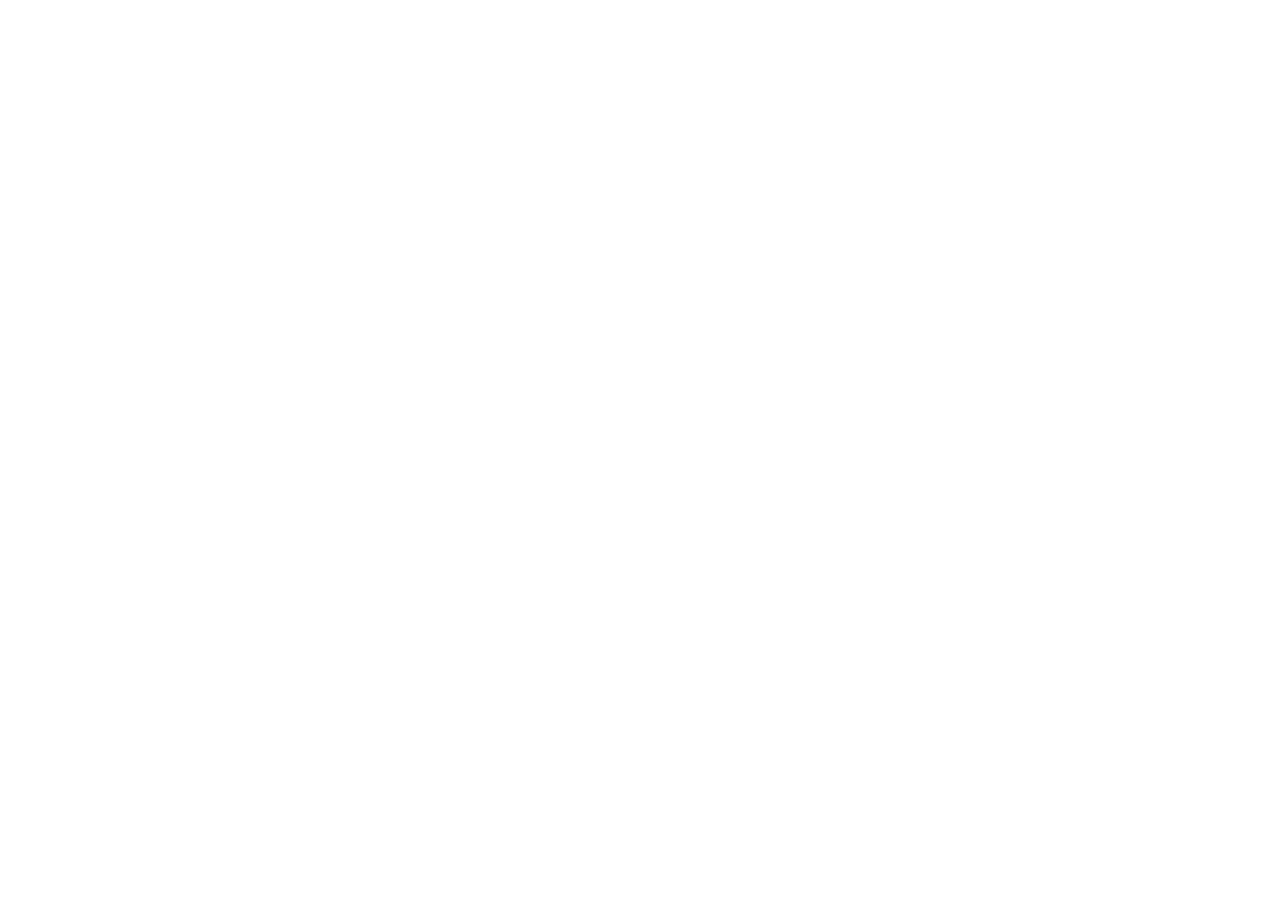
==== index.html @ 25607a19 "Add files via upload" ====
<!doctype html>
<html lang="nl">
	
<head>
	<meta charset="UTF-8">
	<meta name="author" content="jouw naam">
	<meta name="viewport" content="width=device-width, initial-scale=1">
	
	<title>Naam van je site en/of pagina</title>
	
	<link href="styles/style.css" rel="stylesheet">
</head>

<body>

	<script src="scripts/script.js"></script>
</body>
	
</html>
---- styles/style.css ----
/* CSS Document */
*, *::after, *::before {
  box-sizing:border-box;  
}
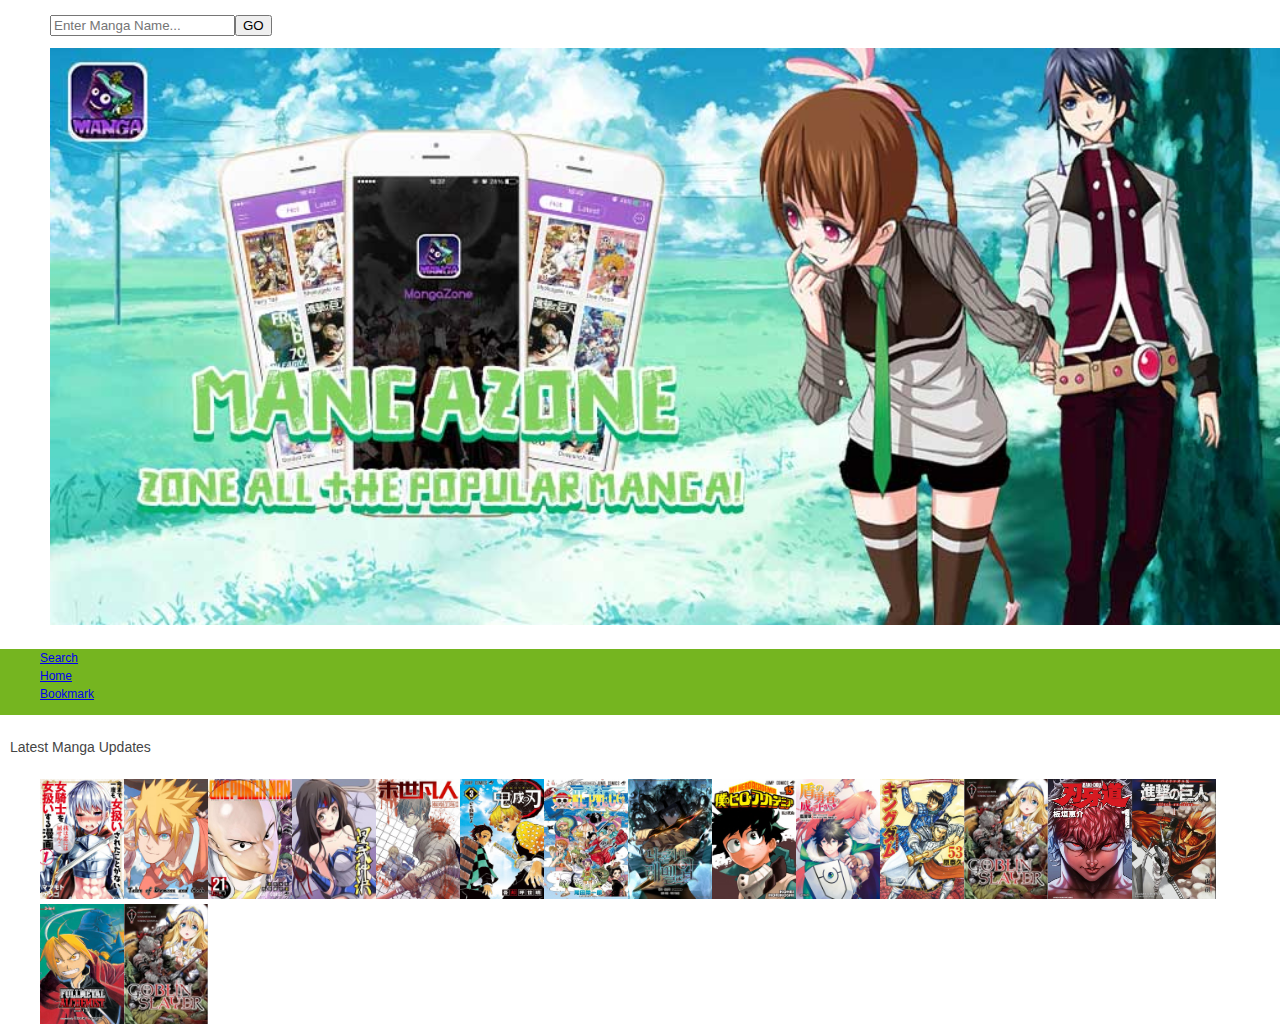
==== commit d7669103: "Add files via upload" ====
--- a/index.html
+++ b/index.html
@@ -1,19 +1,61 @@
-<!doctype html>
-<html lang="nl">
-	
-<head>
-	<meta charset="UTF-8">
-	<meta name="author" content="jouw naam">
-	<meta name="viewport" content="width=device-width, initial-scale=1">
-	
-	<title>Naam van je site en/of pagina</title>
-	
-	<link href="styles/style.css" rel="stylesheet">
-</head>
-
-<body>
-
-	<script src="scripts/script.js"></script>
-</body>
-	
-</html>
+<!doctype html>
+<html lang="nl">
+	
+<head>
+	<meta charset="UTF-8">
+	<meta name="author" content="jouw naam">
+	<meta name="viewport" content="width=device-width, initial-scale=1">
+	
+	<title>Mangafox Replica</title>
+	
+	<script src="scripts/script.js"></script>
+	<link href="css/styles.css" rel="stylesheet">
+</head>
+
+<body>
+
+<section class="top-search">
+ <a href="img/new-button.png" style="height: 30px;float: left;margin-left: 10px;"></a>
+ <section class="top-search-content" style="margin-left: 50px; */">
+ <input type="text" name="k" placeholder="Enter Manga Name..." class="search-text"><input type="submit" value="GO" class="search-icon">
+</section>
+
+<section class="top-banner">
+ <section class="flexslider">
+  <ul class="slides">
+   <li><img src="img/banner-mobile.jpg"></li>
+  </ul>
+ </section>
+</section>
+
+<nav class="menu">
+ <ul>
+  <li><a href="/search"></i>Search</a></li>
+  <li><a class="select" href="/">Home</a></li>
+  <li><a href="/bookmark">Bookmark </a></li>
+ </ul>
+</nav>
+<p id="title">Latest Manga Updates</p>
+<section class="container">
+<ul>
+ <li><img src="img/cover1.jpg"></li>
+ <li><img src="img/cover2.jpg"></li>
+ <li><img src="img/cover3.jpg"></li>
+ <li><img src="img/cover4.jpg"></li>
+ <li><img src="img/cover5.jpg"></li>
+ <li><img src="img/cover6.jpg"></li>
+ <li><img src="img/cover7.jpg"></li>
+ <li><img src="img/cover8.jpg"></li>
+ <li><img src="img/cover9.jpg"></li>
+ <li><img src="img/cover10.jpg"></li>
+ <li><img src="img/cover11.jpg"></li>
+ <li><img src="img/cover12.jpg"></li>
+ <li><img src="img/cover13.jpg"></li>
+ <li><img src="img/cover14.jpg"></li>
+ <li><img src="img/cover15.jpg"></li>
+ <li><img src="img/cover12.jpg"></li>
+</ul>
+</section>
+
+</body>	
+</html>--- a/css/styles.css
+++ b/css/styles.css
@@ -0,0 +1,60 @@
+body {
+	font-family: open sans,Verdana,sans-serif;
+    font-size: 12px;
+    line-height: 150%;
+    width: 100%;
+	margin: 0;
+}
+
+.top-search {
+    position: absolute;
+    left: 0;
+    top: 15px;
+    height: 30px;
+    width: 100%;
+}
+
+.flexslider {
+	overflow: hidden;
+}
+
+.top-banner {
+	left:0;
+}
+
+.menu {
+    height: 66px;
+    background: #75b520;
+}
+
+.flexslider .slides img {
+    width: 100%;
+    display: block;
+    left: 0;
+    top: 0;	
+}
+
+#title {
+    height: 36px;
+    line-height: 36px;
+    padding: 0 10px;
+    color: #454545;
+    font-size: 14px;
+}
+
+.container ul {
+	display:flex;
+	flex-direction: row;
+	flex-wrap: wrap;
+	margin: 0;
+	justify-content: flex-start;
+}
+
+ul li {
+	list-style:none;
+}
+
+.container ul li img {
+	width: 7em;
+	height: 10em;
+}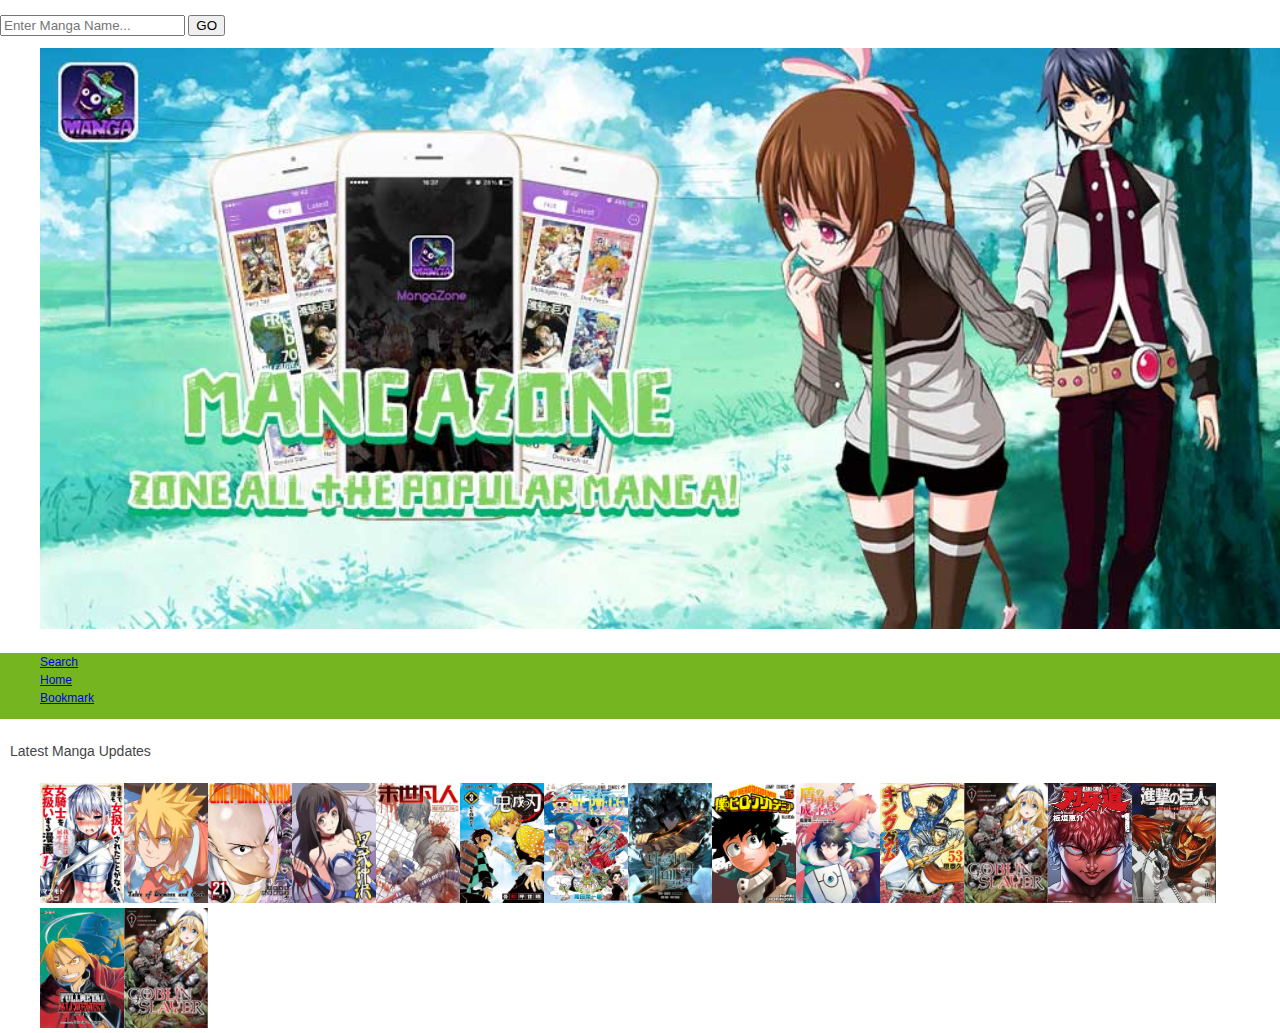
==== commit 0a5d383b: "Add files via upload" ====
--- a/index.html
+++ b/index.html
@@ -15,9 +15,9 @@
 <body>
 
 <section class="top-search">
- <a href="img/new-button.png" style="height: 30px;float: left;margin-left: 10px;"></a>
- <section class="top-search-content" style="margin-left: 50px; */">
- <input type="text" name="k" placeholder="Enter Manga Name..." class="search-text"><input type="submit" value="GO" class="search-icon">
+ <a href="img/new-button.png"></a>
+ <section class="top-search-content">
+ <input type="text" name="k" placeholder="Enter Manga Name..." class="search-text"> <input type="submit" value="GO" class="search-icon">
 </section>
 
 <section class="top-banner">
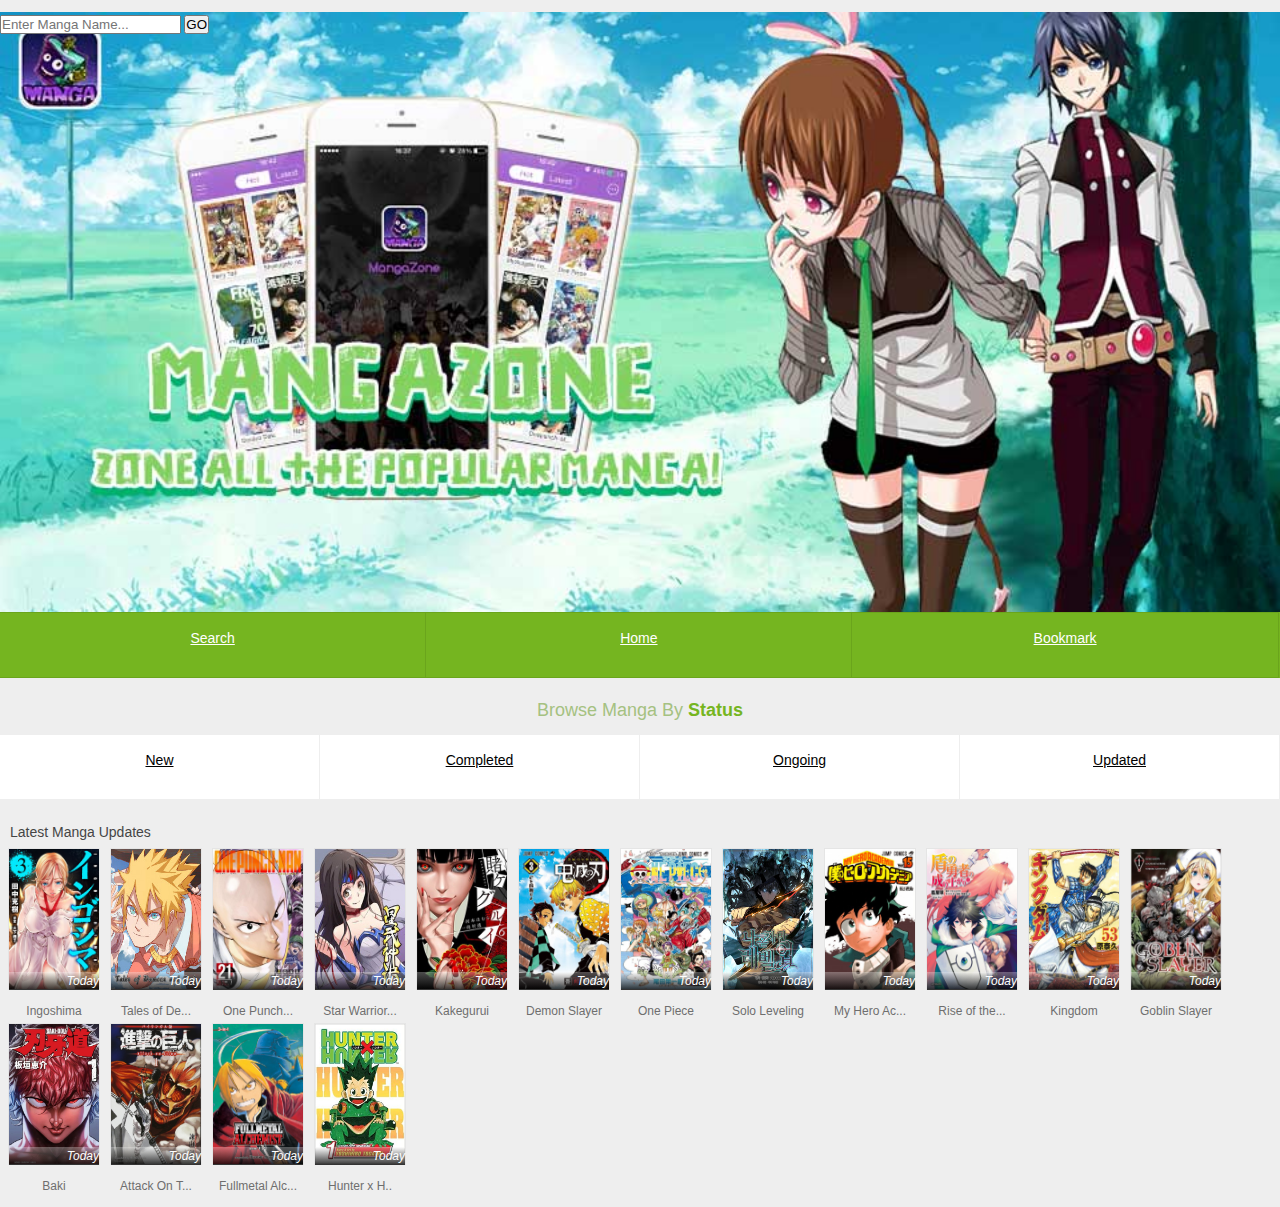
==== commit 30054eb2: "Add files via upload" ====
--- a/index.html
+++ b/index.html
@@ -13,11 +13,12 @@
 </head>
 
 <body>
-
+    
 <section class="top-search">
  <a href="img/new-button.png"></a>
  <section class="top-search-content">
  <input type="text" name="k" placeholder="Enter Manga Name..." class="search-text"> <input type="submit" value="GO" class="search-icon">
+ </section>
 </section>
 
 <section class="top-banner">
@@ -30,32 +31,173 @@
 
 <nav class="menu">
  <ul>
-  <li><a href="/search"></i>Search</a></li>
+  <li><a href="/search"> Search</a></li>
   <li><a class="select" href="/">Home</a></li>
-  <li><a href="/bookmark">Bookmark </a></li>
+  <li><a href="login.html">Bookmark </a></li>
  </ul>
 </nav>
+    
+<p id="title-status">Browse Manga By <span>Status</span></p> 
+    
+<section class="status-container">
+ <ul>
+  <li><a href="/search">New</a></li>
+  <li><a class="select" href="/">Completed</a></li>
+  <li><a href="/bookmark">Ongoing</a></li>
+  <li><a href="/updated">Updated</a></li>
+ </ul>
+</section>
+    
 <p id="title">Latest Manga Updates</p>
+    
 <section class="container">
 <ul>
- <li><img src="img/cover1.jpg"></li>
- <li><img src="img/cover2.jpg"></li>
- <li><img src="img/cover3.jpg"></li>
- <li><img src="img/cover4.jpg"></li>
- <li><img src="img/cover5.jpg"></li>
- <li><img src="img/cover6.jpg"></li>
- <li><img src="img/cover7.jpg"></li>
- <li><img src="img/cover8.jpg"></li>
- <li><img src="img/cover9.jpg"></li>
- <li><img src="img/cover10.jpg"></li>
- <li><img src="img/cover11.jpg"></li>
- <li><img src="img/cover12.jpg"></li>
- <li><img src="img/cover13.jpg"></li>
- <li><img src="img/cover14.jpg"></li>
- <li><img src="img/cover15.jpg"></li>
- <li><img src="img/cover12.jpg"></li>
+ <li>
+    <article class="mangas-container">
+     <article class="mangas-front">
+      <img src="img/cover1.jpg">
+     <p><em>Today</em></p>
+     </article>
+     <p class="mangatitles">Ingoshima</p>
+    </article>
+    </li>
+ <li>    
+     <article class="mangas-container">
+      <article class="mangas-front">
+      <img src="img/cover2.jpg">
+     <p><em>Today</em></p>
+     </article>
+     <p class="mangatitles">Tales of De...</p>
+    </article>
+    </li>
+ <li>
+     <article class="mangas-container">
+      <article class="mangas-front">
+      <img src="img/cover3.jpg">
+     <p><em>Today</em></p>
+     </article>
+     <p class="mangatitles">One Punch...</p>
+    </article>
+    </li>
+ <li>
+     <article class="mangas-container">
+      <article class="mangas-front">
+      <img src="img/cover4.jpg">
+     <p><em>Today</em></p>
+     </article>
+     <p class="mangatitles">Star Warrior...</p>
+    </article>
+    </li>
+ <li>     
+     <article class="mangas-container">
+      <article class="mangas-front">
+      <img src="img/cover5.jpg">
+     <p><em>Today</em></p>
+     </article>
+     <p class="mangatitles">Kakegurui</p>
+    </article>
+    </li>
+ <li>     
+     <article class="mangas-container">
+      <article class="mangas-front">
+      <img src="img/cover6.jpg">
+     <p><em>Today</em></p>
+     </article>
+     <p class="mangatitles">Demon Slayer</p>
+    </article>
+    </li>
+ <li>     
+     <article class="mangas-container">
+      <article class="mangas-front">
+      <img src="img/cover7.jpg">
+     <p><em>Today</em></p>
+     </article>
+     <p class="mangatitles">One Piece</p>
+    </article>
+    </li>
+ <li>     
+     <article class="mangas-container">
+      <article class="mangas-front">
+      <img src="img/cover8.jpg">
+     <p><em>Today</em></p>
+     </article>
+     <p class="mangatitles">Solo Leveling</p>
+    </article>
+    </li>
+ <li>     
+     <article class="mangas-container">
+      <article class="mangas-front">
+      <img src="img/cover9.jpg">
+     <p><em>Today</em></p>
+     </article>
+     <p class="mangatitles">My Hero Ac...</p>
+    </article>
+    </li>
+ <li>     
+     <article class="mangas-container">
+      <article class="mangas-front">
+      <img src="img/cover10.jpg">
+     <p><em>Today</em></p>
+     </article>
+     <p class="mangatitles">Rise of the...</p>
+    </article>
+    </li>
+ <li>     
+     <article class="mangas-container">
+      <article class="mangas-front">
+      <img src="img/cover11.jpg">
+     <p><em>Today</em></p>
+     </article>
+     <p class="mangatitles">Kingdom</p>
+    </article>
+    </li>
+ <li>     
+     <article class="mangas-container">
+      <article class="mangas-front">
+      <img src="img/cover12.jpg">
+     <p><em>Today</em></p>
+     </article>
+     <p class="mangatitles">Goblin Slayer</p>
+    </article>
+    </li>
+ <li>     
+     <article class="mangas-container">
+      <article class="mangas-front">
+      <img src="img/cover13.jpg">
+     <p><em>Today</em></p>
+     </article>
+     <p class="mangatitles">Baki</p>
+    </article>
+    </li>
+ <li>     
+     <article class="mangas-container">
+      <article class="mangas-front">
+      <img src="img/cover14.jpg">
+     <p><em>Today</em></p>
+     </article>
+     <p class="mangatitles">Attack On T...</p>
+    </article>
+    </li>
+ <li>     
+     <article class="mangas-container">
+      <article class="mangas-front">
+      <img src="img/cover15.jpg">
+     <p><em>Today</em></p>
+     </article>
+     <p class="mangatitles">Fullmetal Alc...</p>
+    </article>
+    </li>
+ <li>     
+     <article class="mangas-container">
+      <article class="mangas-front">
+      <img src="img/cover16.jpg">
+     <p><em>Today</em></p>
+     </article>
+     <p class="mangatitles">Hunter x H..</p>
+    </article>
+    </li>
 </ul>
 </section>
-
+  
 </body>	
 </html>--- a/css/styles.css
+++ b/css/styles.css
@@ -1,9 +1,14 @@
+* {
+    padding: 0;
+}
+
 body {
 	font-family: open sans,Verdana,sans-serif;
     font-size: 12px;
     line-height: 150%;
     width: 100%;
 	margin: 0;
+    background-color: #eee;
 }
 
 .top-search {
@@ -18,24 +23,131 @@
 	overflow: hidden;
 }
 
+.flexslider .slides img {
+    width: 100%;
+    left: 0;
+    top: 0;	
+}
+
 .top-banner {
 	left:0;
+}
+
+/** NAVIGATIE SECTIE **/ 
+
+ul li {
+    list-style-type: none;
 }
 
 .menu {
     height: 66px;
     background: #75b520;
-}
-
-.flexslider .slides img {
-    width: 100%;
-    display: block;
-    left: 0;
-    top: 0;	
+    margin: -29px 0 0px 0px;
+}
+
+.menu ul {
+    text-align: center;
+    display: flex;
+    flex-direction: row;
+    flex-wrap: wrap;
+}
+
+.menu ul li {
+    width: 33.3%;
+}
+
+.menu ul li a {
+    font-size: 14px;
+    display: block;
+    color: #fff;
+    border: 1px solid #6aa51c;
+    border-left: none;
+    height: 48px;
+    padding-top: 16px;
+}
+
+/** LOGIN.HTML - NAVIGATIE SECTIE **/ 
+
+.menu2 {
+    height: 66px;
+    background: #75b520;
+    margin: 0 0 0px 0px;
+}
+
+.menu2 ul {
+    text-align: center;
+    display: flex;
+    flex-direction: row;
+    flex-wrap: wrap;
+}
+
+.menu2 ul li {
+    width: 33.3%;
+}
+
+.menu2 ul li a {
+    font-size: 14px;
+    display: block;
+    color: #fff;
+    border: 1px solid #6aa51c;
+    border-left: none;
+    height: 48px;
+    padding-top: 16px;
+}
+
+.login-title {
+    color: #404040;
+    font-size: 18px;
+    font-weight: 700;
+    text-align: center;
+    margin: 20px 10px 10px;
+}
+
+/** STATUS NAVIGATIE SECTIE **/
+
+.status-container {
+    height: 66px;
+    background: #FFFFFF;
+}
+
+.status-container ul {
+    text-align: center;
+    display: flex;
+    flex-direction: row;
+    flex-wrap: wrap;
+}
+
+.status-container ul li {
+    width: 25%;
+    font-style: none;
+}
+
+.status-container ul li a {
+    font-size: 14px;
+    display: block;
+    color: #000000;
+    border: 1px solid #eee;
+    border-left: none;
+    height: 48px;
+    padding-top: 16px;
+}
+
+    
+#title-status {
+    font-size: 18px;
+    line-height: 24px;
+    margin: 20px 0 10px;
+    text-align: center;
+    color: #a5c181;
+}
+
+#title-status span {
+    font-weight: 700;
+    color: #75b520;
 }
 
 #title {
-    height: 36px;
+    height: 20px;
     line-height: 36px;
     padding: 0 10px;
     color: #454545;
@@ -50,11 +162,42 @@
 	justify-content: flex-start;
 }
 
-ul li {
+.container ul li {
 	list-style:none;
-}
-
-.container ul li img {
-	width: 7em;
-	height: 10em;
+    margin: 0px 2px -9px 8px;
+}
+
+article .mangas-container {
+    position: relative;
+    width: 90px;
+}
+
+.mangatitles {
+    color: #6e6e6e;
+    text-align: center;
+}
+
+article .mangas-front img {
+    width: 100%;
+    height: 100%;
+}
+
+article .mangas-front {
+    border: 1px solid #e5e5e5;
+    height: 140px;
+    width: 90px;
+    display: block;
+    position: relative;
+
+}
+
+article .mangas-front p {
+    position: absolute;
+    left: 0;
+    bottom: -13px;
+    width: 100%;
+    color: #fff;
+    text-align: right;
+    font-style: inherit;
+    background-image: linear-gradient(to bottom,rgba(255,255,255,.3),rgba(0,0,0,.8));
 }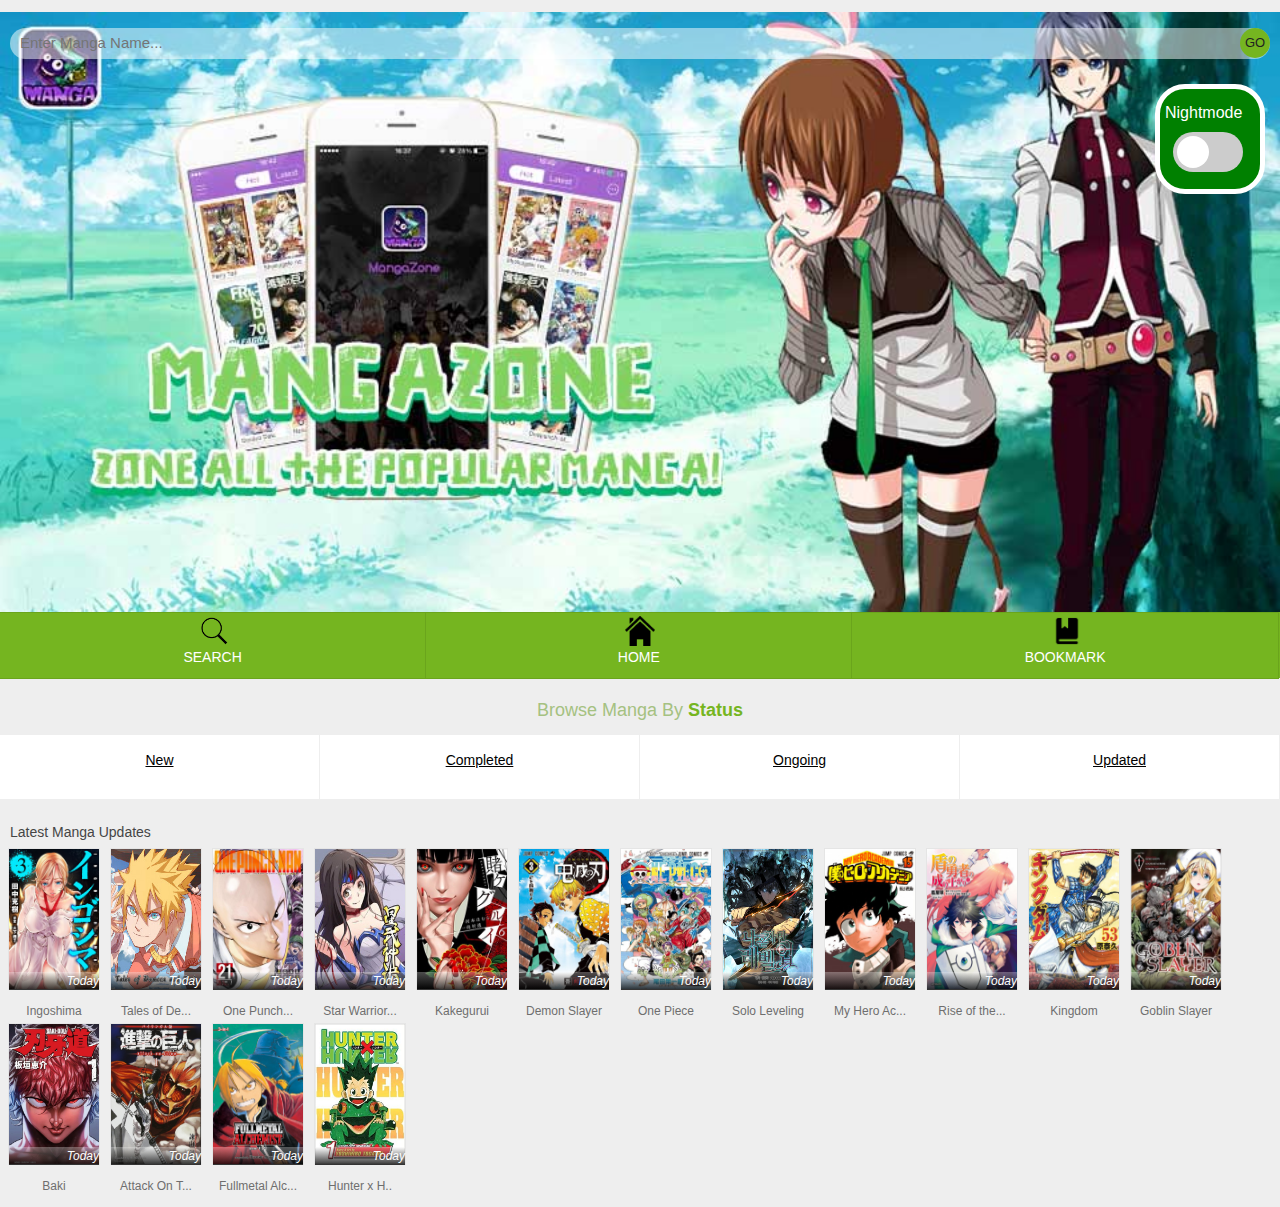
==== commit 96651e64: "Add files via upload" ====
--- a/index.html
+++ b/index.html
@@ -8,17 +8,16 @@
 	
 	<title>Mangafox Replica</title>
 	
-	<script src="scripts/script.js"></script>
+	<script src="js/script.js"></script>
 	<link href="css/styles.css" rel="stylesheet">
 </head>
 
-<body>
-    
-<section class="top-search">
- <a href="img/new-button.png"></a>
- <section class="top-search-content">
- <input type="text" name="k" placeholder="Enter Manga Name..." class="search-text"> <input type="submit" value="GO" class="search-icon">
- </section>
+<body class="body">
+<section class="searchbar-container">
+  <section class="searchbar-inner">
+  <input type="text" name="k" placeholder="Enter Manga Name..." class="search-text">
+  <input type="submit" value="GO" class="search-icon">
+  </section>
 </section>
 
 <section class="top-banner">
@@ -29,12 +28,35 @@
  </section>
 </section>
 
+<section class="switch-container">
+<p> Nightmode </p>
+
+<label class="switch">
+  <input type="checkbox" id="checkbox" onclick="togglenightmode()">
+  <span class="slider round"></span>
+</label>
+</section>
+
 <nav class="menu">
  <ul>
-  <li><a href="/search"> Search</a></li>
-  <li><a class="select" href="/">Home</a></li>
-  <li><a href="login.html">Bookmark </a></li>
+ 
+  <li>
+  <img src="img/search-icon.png" class="nav-icons">
+  <a href="/search"> SEARCH</a>
+  </li>
+  
+  <li>
+  <img src="img/home-icon.png" class="nav-icons">
+  <a class="select" href="/">HOME</a>
+  </li>
+  
+  <li>
+  <img src="img/bookmark-icon.png" class="nav-icons">
+  <a href="login.html"> BOOKMARK</a>
+  </li>
+  
  </ul>
+ 
 </nav>
     
 <p id="title-status">Browse Manga By <span>Status</span></p> 
@@ -197,7 +219,7 @@
     </article>
     </li>
 </ul>
-</section>
-  
+</section> 
+    
 </body>	
 </html>--- a/css/styles.css
+++ b/css/styles.css
@@ -2,7 +2,7 @@
     padding: 0;
 }
 
-body {
+.body {
 	font-family: open sans,Verdana,sans-serif;
     font-size: 12px;
     line-height: 150%;
@@ -11,14 +11,6 @@
     background-color: #eee;
 }
 
-.top-search {
-    position: absolute;
-    left: 0;
-    top: 15px;
-    height: 30px;
-    width: 100%;
-}
-
 .flexslider {
 	overflow: hidden;
 }
@@ -33,7 +25,141 @@
 	left:0;
 }
 
+/** Search Bar **/
+
+.searchbar-container {
+    position: absolute;
+    left: 0;
+    top: 28px;
+    height: 30px;
+    width: 100%;
+}
+
+.searchbar-inner {
+	background: rgba(255,255,255,.5);
+    position: relative;
+    margin: 0 10px;
+    line-height: 30px;
+    padding: 0 10px;
+    border-radius: 20px;
+}
+
+.searchbar-inner .search-text {
+    width: 100%;
+    color: #212121;
+    font-size: 15px;
+    padding: 3px 0;
+    line-height: 24px;
+}
+
+.searchbar-inner input {
+    border: none;
+    background: 0 0;
+}
+
+.searchbar-inner .search-icon {
+	position: absolute;
+    top: 0;
+    right: 0;
+    color: #212121;
+    cursor: pointer;
+    text-align: center;
+    line-height: 30px;
+    font-size: 13px;
+    width: 30px;
+    background-color: #75b520;
+    border-radius: 20px;
+    height: 30px;
+}
+
+/* SWITCH KNOP */
+
+.switch-container {
+    width: 100px;
+    height: 100px;
+    background-color: green;  
+    position: absolute;
+    top:0;
+    right: 0;
+    border-radius: 30px;
+    margin: 84px 15px 0 0;
+    border: 5px solid white;
+}
+.switch-container p {
+	color: white;
+	font-size: 16px;
+    margin: 15px 0px 8px 5px;
+}
+
+.switch {
+    position: relative;
+    display: inline-block;
+    width: 70px;
+    height: 40px;
+    margin: 2px 0 0 13px;
+}
+
+.switch input { 
+    opacity: 0;
+    width: 0;
+    height: 0;
+}
+
+.slider {
+    position: absolute;
+    cursor: pointer;
+    top: 0;
+    left: 0;
+    right: 0;
+    bottom: 0;
+    background-color: #ccc;
+    -webkit-transition: .4s;
+    transition: .4s;
+}
+
+.slider:before {
+    position: absolute;
+    content: "";
+    height: 32px;
+    width: 32px;
+    left: 4px;
+    bottom: 4px;
+    background-color: white;
+    transition: .4s;
+}
+
+input:checked + .slider {
+    background-color: #44403F;
+}
+
+input:focus + .slider {
+    box-shadow: 0 0 1px #44403F;
+}
+
+input:checked + .slider:before {
+   -webkit-transform: translateX(30px);
+   -ms-transform: translateX(30px);
+   transform: translateX(30px);
+}
+
+/** Rounded sliders **/
+
+.slider.round {
+    border-radius: 34px;
+}
+
+.slider.round:before {
+    border-radius: 50%;
+}
 /** NAVIGATIE SECTIE **/ 
+
+.nav-icons {
+    width: 30px;	
+	height: 30px;
+	justify-content: center;
+	position: absolute;
+    margin: 4px 0px 0 -14px;
+}
 
 ul li {
     list-style-type: none;
@@ -62,37 +188,41 @@
     color: #fff;
     border: 1px solid #6aa51c;
     border-left: none;
-    height: 48px;
-    padding-top: 16px;
+    height: 30px;
+    padding-top: 35px;
+	text-decoration: none;
 }
 
 /** LOGIN.HTML - NAVIGATIE SECTIE **/ 
 
-.menu2 {
+
+
+.menu-login {
     height: 66px;
     background: #75b520;
-    margin: 0 0 0px 0px;
-}
-
-.menu2 ul {
+    margin: -12px 0 0px 0px;
+}
+
+.menu-login ul {
     text-align: center;
     display: flex;
     flex-direction: row;
     flex-wrap: wrap;
 }
 
-.menu2 ul li {
+.menu-login ul li {
     width: 33.3%;
 }
 
-.menu2 ul li a {
+.menu-login ul li a {
     font-size: 14px;
     display: block;
     color: #fff;
     border: 1px solid #6aa51c;
     border-left: none;
-    height: 48px;
-    padding-top: 16px;
+    height: 30px;
+    padding-top: 35px;
+	text-decoration: none;
 }
 
 .login-title {
@@ -200,4 +330,111 @@
     text-align: right;
     font-style: inherit;
     background-image: linear-gradient(to bottom,rgba(255,255,255,.3),rgba(0,0,0,.8));
+}
+
+.form{
+    width: 86%;
+    display: flex;
+    justify-content: center;
+    margin: 0px 0 0 7%;
+}
+
+input {
+    text-decoration: none;   
+    border: none;
+}
+
+section.form nav ul li {
+    padding: 12px 0 0 0;
+}
+
+.inputs {
+    width: 100%;
+    border: none;  
+    border-bottom: 1px solid #cfcfcf;
+    line-height: 28px;
+    height: 28px;  
+    background-color: #eee;
+}
+
+.lines {
+    height: 5px;
+    width: 1px;
+    background: #cfcfcf;
+    position: absolute;
+    bottom: 0;
+    font-size: 0;
+}
+
+span#left-line {
+    
+}
+
+span#right-line {
+    
+}
+
+nav {
+    width: 100%;   
+}
+
+.buttons {
+    padding: 0;
+    height: 38px;
+    width: 100%;
+    line-height: 38px;
+    display: block;
+    text-align: center;
+}
+
+#red-button {
+    background-color: #fd4523;
+    color: #fff;
+    font-size: 14px;
+} 
+
+#orange-button {
+    background-color: #ff6920;
+    color: #fff;
+    font-size: 14px;
+}
+
+#blue-button {
+    line-height: 40px;
+    text-align: center;
+    height: 40px;
+    color: #fff;
+    font-size: 14px;
+    background-color: #3b5998;
+    display: block;
+}
+
+.fb-icon {
+    width: 40px;
+    position: absolute;
+}
+
+section.form nav ul li p {
+    color: #fff;
+    background-color: #ccc;
+    font-style: normal;
+    text-align: center;
+    display: block;
+    margin: 0 auto;
+    width: 30px;
+    height: 30px;
+    line-height: 30px;
+    border-radius: 50%;
+}
+
+
+/** NIGHTMODE **/
+
+.body-nm {
+	font-family: open sans,Verdana,sans-serif;
+    font-size: 12px;
+    line-height: 150%;
+    width: 100%;
+	margin: 0;
+    background-color: #FFFFFF;
 }